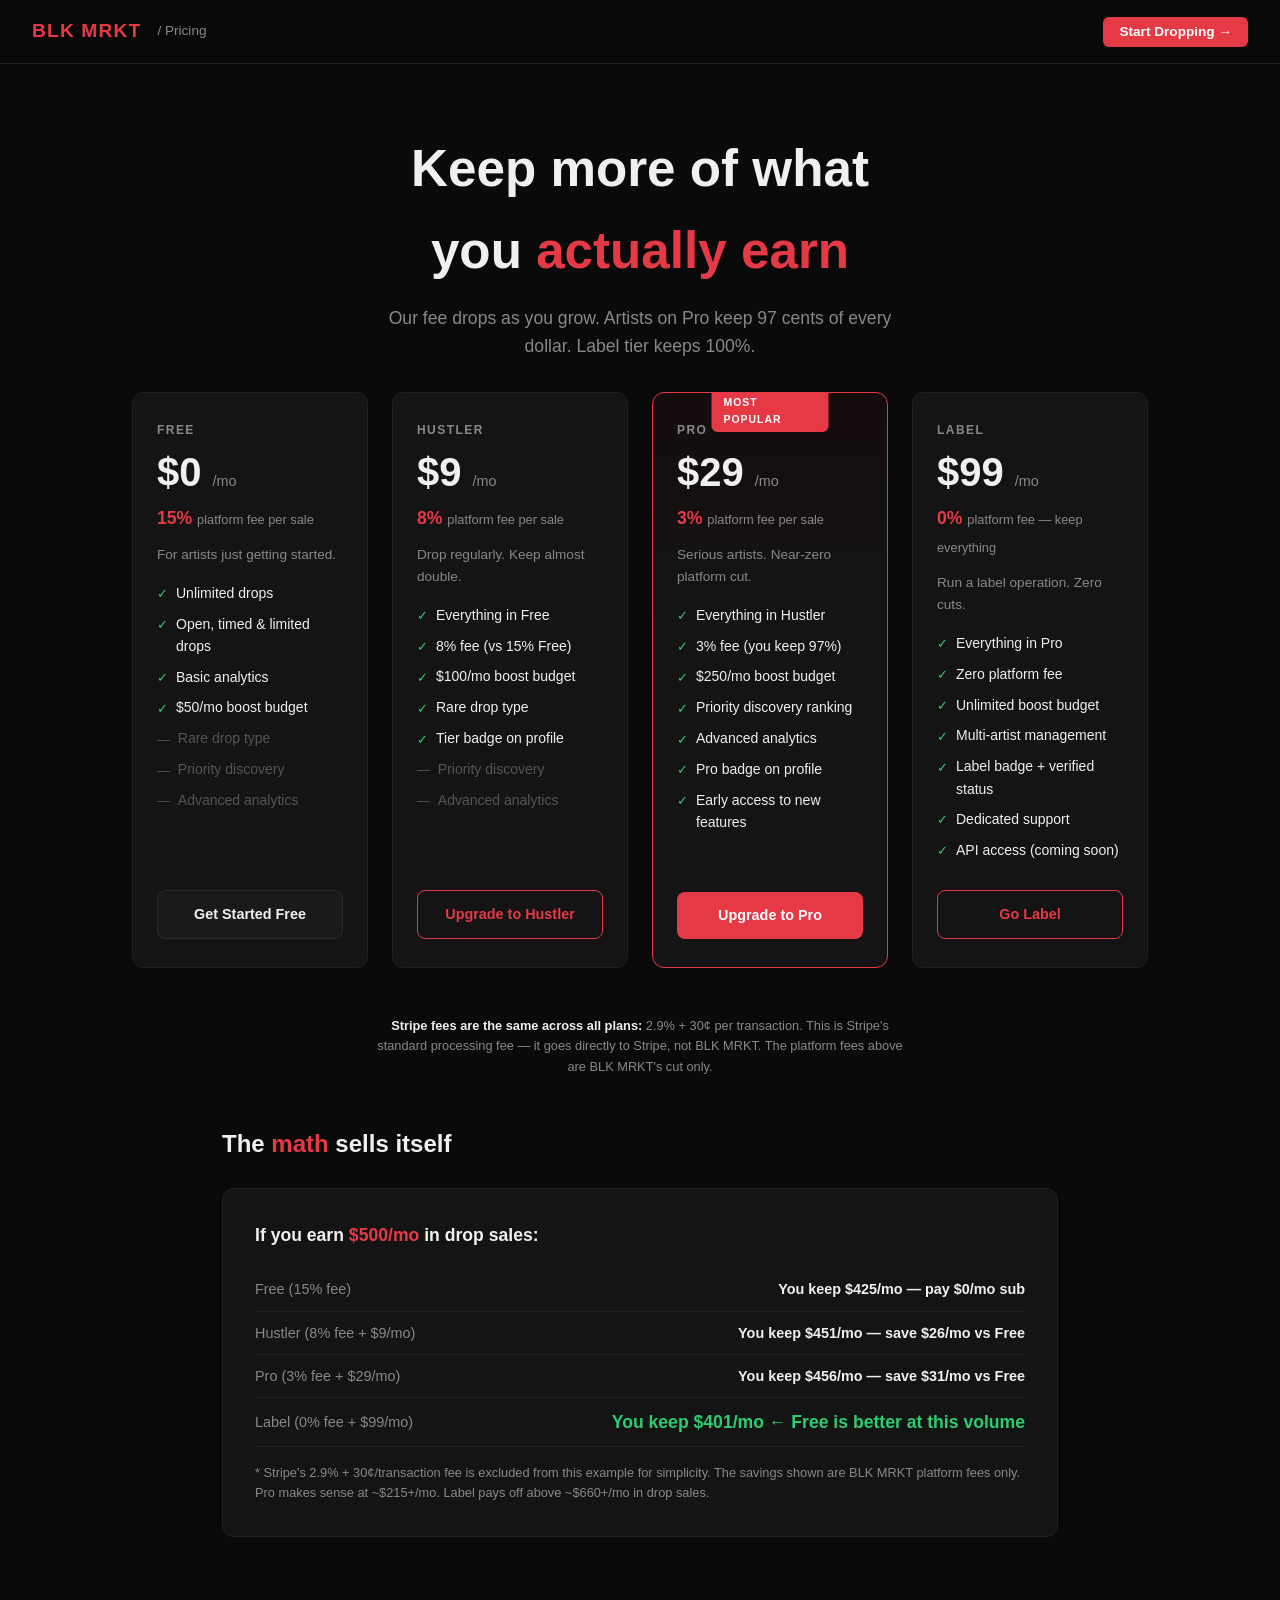
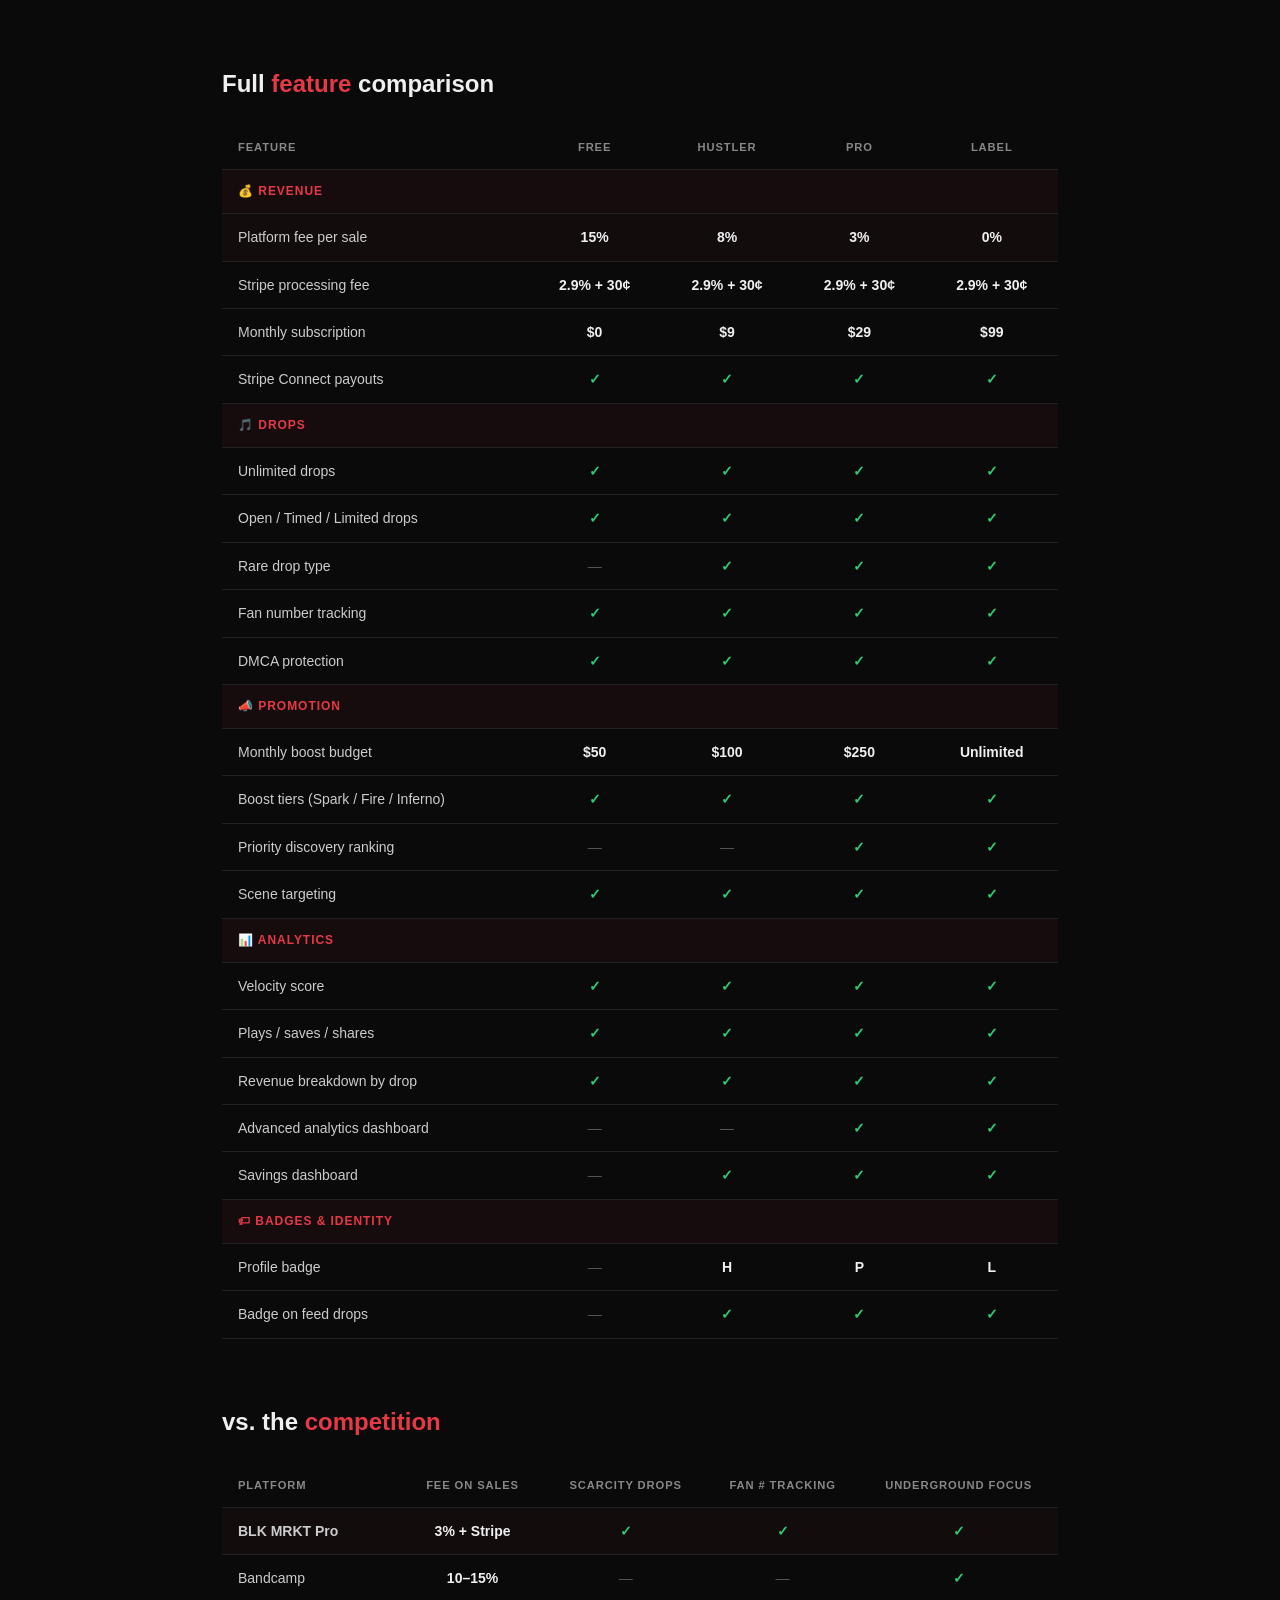
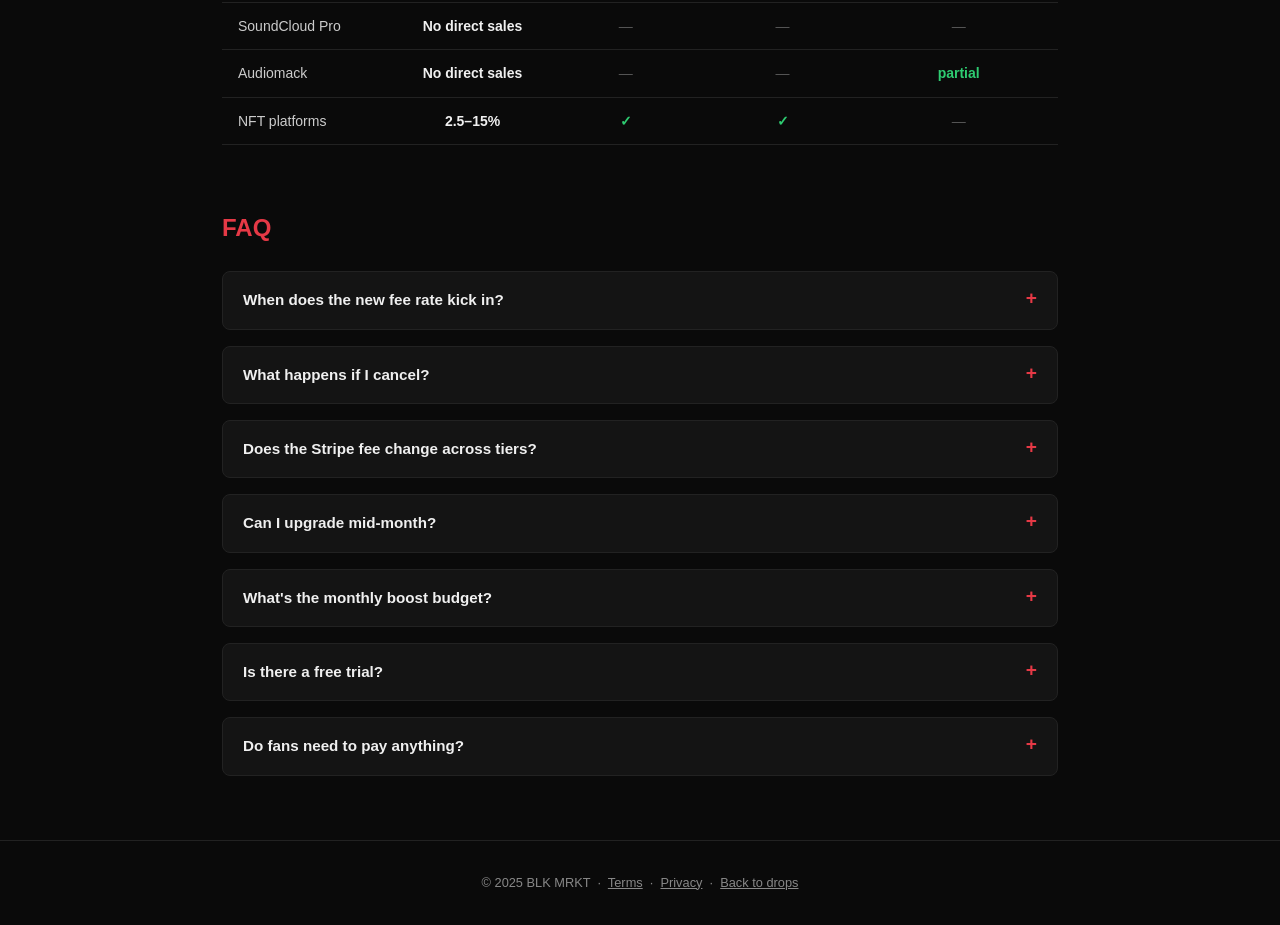
==== static/pricing.html @ cddbd6cd "feat: Revenue Model — 4-tier subscription system + black page fix TIER SYSTEM: - models.py: Add tier" ====
<!DOCTYPE html>
<html lang="en">
<head>
  <meta charset="UTF-8" />
  <meta name="viewport" content="width=device-width, initial-scale=1.0" />
  <title>Pricing — BLK MRKT</title>
  <style>
    *, *::before, *::after { box-sizing: border-box; margin: 0; padding: 0; }
    :root {
      --bg: #0a0a0a; --surface: #141414; --surface2: #1a1a1a;
      --border: #222; --border2: #2a2a2a;
      --red: #e63946; --red-dim: rgba(230,57,70,0.15);
      --text: #f0f0f0; --muted: #888; --dim: #555;
      --green: #2ecc71; --gold: #f5c518;
      --font: 'Inter', -apple-system, BlinkMacSystemFont, 'Segoe UI', sans-serif;
      --radius: 12px;
    }
    body { background: var(--bg); color: var(--text); font-family: var(--font); line-height: 1.6; min-height: 100vh; }

    /* ---- Header ---- */
    header {
      border-bottom: 1px solid var(--border);
      padding: 1rem 2rem;
      display: flex; align-items: center; gap: 1rem;
      position: sticky; top: 0; background: rgba(10,10,10,0.95);
      backdrop-filter: blur(8px); z-index: 10;
    }
    header a.logo { color: var(--red); text-decoration: none; font-weight: 800; font-size: 1.2rem; letter-spacing: .06em; }
    header span { color: var(--muted); font-size: .85rem; }
    header .cta { margin-left: auto; }
    header .cta a {
      background: var(--red); color: #fff; padding: .45rem 1rem;
      border-radius: 6px; text-decoration: none; font-size: .85rem; font-weight: 600;
    }

    /* ---- Hero ---- */
    .hero { text-align: center; padding: 4rem 2rem 2rem; }
    .hero h1 { font-size: clamp(2rem, 5vw, 3.2rem); font-weight: 900; margin-bottom: .75rem; }
    .hero h1 span { color: var(--red); }
    .hero p { color: var(--muted); font-size: 1.1rem; max-width: 520px; margin: 0 auto; }

    /* ---- Toggle ---- */
    .toggle-row { display: flex; justify-content: center; align-items: center; gap: 1rem; margin: 2.5rem 0 1.5rem; }
    .toggle-row span { color: var(--muted); font-size: .9rem; }
    .toggle-row .badge { background: var(--green); color: #000; font-size: .7rem; font-weight: 700; padding: .15rem .45rem; border-radius: 20px; margin-left: .3rem; }

    /* ---- Tier Grid ---- */
    .tiers { display: grid; grid-template-columns: repeat(auto-fit, minmax(230px, 1fr)); gap: 1.5rem; max-width: 1080px; margin: 0 auto; padding: 0 2rem 3rem; }

    .tier-card {
      background: var(--surface); border: 1px solid var(--border);
      border-radius: var(--radius); padding: 1.75rem 1.5rem;
      display: flex; flex-direction: column; gap: .5rem;
      position: relative; transition: border-color .2s;
    }
    .tier-card:hover { border-color: var(--border2); }
    .tier-card.featured {
      border-color: var(--red);
      background: linear-gradient(180deg, rgba(230,57,70,.05) 0%, var(--surface) 40%);
    }
    .tier-card.featured::before {
      content: "MOST POPULAR";
      position: absolute; top: -1px; left: 50%; transform: translateX(-50%);
      background: var(--red); color: #fff; font-size: .65rem; font-weight: 800;
      letter-spacing: .1em; padding: .2rem .75rem; border-radius: 0 0 6px 6px;
    }

    .tier-name { font-size: .75rem; font-weight: 700; letter-spacing: .12em; color: var(--muted); text-transform: uppercase; }
    .tier-price { font-size: 2.5rem; font-weight: 900; line-height: 1; margin: .25rem 0; }
    .tier-price .cents { font-size: 1rem; font-weight: 400; color: var(--muted); }
    .tier-price .period { font-size: .9rem; font-weight: 400; color: var(--muted); }
    .tier-fee { font-size: 1.1rem; font-weight: 700; color: var(--red); margin-bottom: .25rem; }
    .tier-fee small { font-weight: 400; color: var(--muted); font-size: .8rem; }
    .tier-desc { color: var(--muted); font-size: .85rem; margin-bottom: .5rem; }

    .tier-features { list-style: none; display: flex; flex-direction: column; gap: .5rem; flex: 1; }
    .tier-features li { font-size: .875rem; display: flex; gap: .5rem; align-items: flex-start; }
    .tier-features li .check { color: var(--green); font-size: .8rem; flex-shrink: 0; margin-top: .15rem; }
    .tier-features li .dash { color: var(--dim); font-size: .8rem; flex-shrink: 0; margin-top: .15rem; }
    .tier-features li.muted-feat { color: var(--dim); }

    .tier-btn {
      display: block; text-align: center; padding: .75rem; border-radius: 8px;
      font-weight: 700; font-size: .9rem; text-decoration: none; margin-top: 1.25rem;
      cursor: pointer; border: none; transition: opacity .15s;
    }
    .tier-btn:hover { opacity: .85; }
    .tier-btn.primary { background: var(--red); color: #fff; }
    .tier-btn.secondary { background: var(--surface2); color: var(--text); border: 1px solid var(--border2); }
    .tier-btn.outline { background: transparent; color: var(--red); border: 1px solid var(--red); }

    /* ---- Stripe fee note ---- */
    .stripe-note {
      text-align: center; color: var(--muted); font-size: .8rem; margin: 0 auto 3rem;
      max-width: 600px; padding: 0 2rem;
    }
    .stripe-note strong { color: var(--text); }

    /* ---- Comparison table ---- */
    .section { max-width: 900px; margin: 0 auto; padding: 0 2rem 4rem; }
    .section h2 { font-size: 1.5rem; font-weight: 800; margin-bottom: 1.5rem; }
    .section h2 span { color: var(--red); }

    table.compare { width: 100%; border-collapse: collapse; font-size: .875rem; }
    table.compare th {
      text-align: left; padding: .75rem 1rem; font-size: .7rem; font-weight: 700;
      letter-spacing: .08em; text-transform: uppercase; color: var(--muted);
      border-bottom: 1px solid var(--border);
    }
    table.compare th:not(:first-child) { text-align: center; }
    table.compare td {
      padding: .75rem 1rem; border-bottom: 1px solid var(--border);
      color: #ccc; vertical-align: middle;
    }
    table.compare td:not(:first-child) { text-align: center; }
    table.compare tr:hover td { background: rgba(255,255,255,.02); }
    table.compare .yes { color: var(--green); font-weight: 700; }
    table.compare .no { color: var(--dim); }
    table.compare .val { color: var(--text); font-weight: 600; }
    table.compare .cat td { background: rgba(230,57,70,.06); color: var(--red); font-weight: 700; font-size: .75rem; letter-spacing: .08em; text-transform: uppercase; border-bottom: 1px solid var(--border); }
    table.compare .highlight td { background: rgba(230,57,70,.04); }

    /* ---- Math sells itself ---- */
    .math-box {
      background: var(--surface); border: 1px solid var(--border);
      border-radius: var(--radius); padding: 2rem; margin-bottom: 4rem;
    }
    .math-box h3 { font-size: 1.1rem; font-weight: 800; margin-bottom: 1.25rem; }
    .math-box h3 span { color: var(--red); }
    .math-row { display: flex; justify-content: space-between; align-items: center; padding: .6rem 0; border-bottom: 1px solid var(--border); font-size: .9rem; }
    .math-row:last-child { border-bottom: none; font-weight: 700; font-size: 1rem; }
    .math-row .label { color: var(--muted); }
    .math-row .val { font-weight: 600; }
    .math-row.savings .val { color: var(--green); font-weight: 800; font-size: 1.1rem; }

    /* ---- Competitor compare ---- */
    .vs-table td:first-child { min-width: 160px; }

    /* ---- FAQ ---- */
    .faq-list { display: flex; flex-direction: column; gap: 1rem; }
    details { background: var(--surface); border: 1px solid var(--border); border-radius: 8px; padding: 1rem 1.25rem; }
    summary { font-weight: 600; cursor: pointer; font-size: .95rem; list-style: none; display: flex; justify-content: space-between; }
    summary::after { content: "+"; color: var(--red); font-size: 1.2rem; line-height: 1; }
    details[open] summary::after { content: "−"; }
    details p { color: var(--muted); font-size: .875rem; margin-top: .75rem; line-height: 1.7; }

    /* ---- Footer ---- */
    footer { text-align: center; color: var(--muted); font-size: .8rem; padding: 2rem; border-top: 1px solid var(--border); }
    footer a { color: var(--muted); text-decoration: underline; }

    @media (max-width: 600px) {
      .tiers { grid-template-columns: 1fr; }
      table.compare { font-size: .8rem; }
      table.compare th, table.compare td { padding: .6rem .5rem; }
    }
  </style>
</head>
<body>

<header>
  <a class="logo" href="/">BLK MRKT</a>
  <span>/ Pricing</span>
  <div class="cta"><a href="/">Start Dropping →</a></div>
</header>

<!-- Hero -->
<div class="hero">
  <h1>Keep more of what<br>you <span>actually earn</span></h1>
  <p>Our fee drops as you grow. Artists on Pro keep 97 cents of every dollar. Label tier keeps 100%.</p>
</div>

<!-- Tier cards -->
<div class="tiers">

  <!-- Free -->
  <div class="tier-card">
    <div class="tier-name">Free</div>
    <div class="tier-price">$0 <span class="period">/mo</span></div>
    <div class="tier-fee">15% <small>platform fee per sale</small></div>
    <div class="tier-desc">For artists just getting started.</div>
    <ul class="tier-features">
      <li><span class="check">✓</span> Unlimited drops</li>
      <li><span class="check">✓</span> Open, timed & limited drops</li>
      <li><span class="check">✓</span> Basic analytics</li>
      <li><span class="check">✓</span> $50/mo boost budget</li>
      <li class="muted-feat"><span class="dash">—</span> Rare drop type</li>
      <li class="muted-feat"><span class="dash">—</span> Priority discovery</li>
      <li class="muted-feat"><span class="dash">—</span> Advanced analytics</li>
    </ul>
    <a href="/" class="tier-btn secondary">Get Started Free</a>
  </div>

  <!-- Hustler -->
  <div class="tier-card">
    <div class="tier-name">Hustler</div>
    <div class="tier-price">$9 <span class="period">/mo</span></div>
    <div class="tier-fee">8% <small>platform fee per sale</small></div>
    <div class="tier-desc">Drop regularly. Keep almost double.</div>
    <ul class="tier-features">
      <li><span class="check">✓</span> Everything in Free</li>
      <li><span class="check">✓</span> 8% fee (vs 15% Free)</li>
      <li><span class="check">✓</span> $100/mo boost budget</li>
      <li><span class="check">✓</span> Rare drop type</li>
      <li><span class="check">✓</span> Tier badge on profile</li>
      <li class="muted-feat"><span class="dash">—</span> Priority discovery</li>
      <li class="muted-feat"><span class="dash">—</span> Advanced analytics</li>
    </ul>
    <a href="/?upgrade=hustler" class="tier-btn outline" data-tier="hustler">Upgrade to Hustler</a>
  </div>

  <!-- Pro -->
  <div class="tier-card featured">
    <div class="tier-name">Pro</div>
    <div class="tier-price">$29 <span class="period">/mo</span></div>
    <div class="tier-fee">3% <small>platform fee per sale</small></div>
    <div class="tier-desc">Serious artists. Near-zero platform cut.</div>
    <ul class="tier-features">
      <li><span class="check">✓</span> Everything in Hustler</li>
      <li><span class="check">✓</span> 3% fee (you keep 97%)</li>
      <li><span class="check">✓</span> $250/mo boost budget</li>
      <li><span class="check">✓</span> Priority discovery ranking</li>
      <li><span class="check">✓</span> Advanced analytics</li>
      <li><span class="check">✓</span> Pro badge on profile</li>
      <li><span class="check">✓</span> Early access to new features</li>
    </ul>
    <a href="/?upgrade=pro" class="tier-btn primary" data-tier="pro">Upgrade to Pro</a>
  </div>

  <!-- Label -->
  <div class="tier-card">
    <div class="tier-name">Label</div>
    <div class="tier-price">$99 <span class="period">/mo</span></div>
    <div class="tier-fee">0% <small>platform fee — keep everything</small></div>
    <div class="tier-desc">Run a label operation. Zero cuts.</div>
    <ul class="tier-features">
      <li><span class="check">✓</span> Everything in Pro</li>
      <li><span class="check">✓</span> Zero platform fee</li>
      <li><span class="check">✓</span> Unlimited boost budget</li>
      <li><span class="check">✓</span> Multi-artist management</li>
      <li><span class="check">✓</span> Label badge + verified status</li>
      <li><span class="check">✓</span> Dedicated support</li>
      <li><span class="check">✓</span> API access (coming soon)</li>
    </ul>
    <a href="/?upgrade=label" class="tier-btn outline" data-tier="label">Go Label</a>
  </div>

</div>

<!-- Stripe fee note -->
<p class="stripe-note">
  <strong>Stripe fees are the same across all plans:</strong> 2.9% + 30¢ per transaction.
  This is Stripe's standard processing fee — it goes directly to Stripe, not BLK MRKT.
  The platform fees above are BLK MRKT's cut only.
</p>

<!-- Math sells itself -->
<div class="section">
  <h2>The <span>math</span> sells itself</h2>
  <div class="math-box">
    <h3>If you earn <span>$500/mo</span> in drop sales:</h3>
    <div class="math-row">
      <span class="label">Free (15% fee)</span>
      <span class="val">You keep $425/mo — pay $0/mo sub</span>
    </div>
    <div class="math-row">
      <span class="label">Hustler (8% fee + $9/mo)</span>
      <span class="val">You keep $451/mo — save $26/mo vs Free</span>
    </div>
    <div class="math-row">
      <span class="label">Pro (3% fee + $29/mo)</span>
      <span class="val">You keep $456/mo — save $31/mo vs Free</span>
    </div>
    <div class="math-row savings">
      <span class="label">Label (0% fee + $99/mo)</span>
      <span class="val">You keep $401/mo ← Free is better at this volume</span>
    </div>
    <p style="font-size:.8rem;color:var(--muted);margin-top:1rem;">
      * Stripe's 2.9% + 30¢/transaction fee is excluded from this example for simplicity.
      The savings shown are BLK MRKT platform fees only.
      Pro makes sense at ~$215+/mo. Label pays off above ~$660+/mo in drop sales.
    </p>
  </div>
</div>

<!-- Feature comparison table -->
<div class="section">
  <h2>Full <span>feature</span> comparison</h2>
  <table class="compare">
    <thead>
      <tr>
        <th>Feature</th>
        <th>Free</th>
        <th>Hustler</th>
        <th>Pro</th>
        <th>Label</th>
      </tr>
    </thead>
    <tbody>
      <tr class="cat"><td colspan="5">💰 Revenue</td></tr>
      <tr class="highlight">
        <td>Platform fee per sale</td>
        <td class="val">15%</td>
        <td class="val">8%</td>
        <td class="val">3%</td>
        <td class="val">0%</td>
      </tr>
      <tr>
        <td>Stripe processing fee</td>
        <td class="val">2.9% + 30¢</td>
        <td class="val">2.9% + 30¢</td>
        <td class="val">2.9% + 30¢</td>
        <td class="val">2.9% + 30¢</td>
      </tr>
      <tr>
        <td>Monthly subscription</td>
        <td class="val">$0</td>
        <td class="val">$9</td>
        <td class="val">$29</td>
        <td class="val">$99</td>
      </tr>
      <tr>
        <td>Stripe Connect payouts</td>
        <td class="yes">✓</td>
        <td class="yes">✓</td>
        <td class="yes">✓</td>
        <td class="yes">✓</td>
      </tr>

      <tr class="cat"><td colspan="5">🎵 Drops</td></tr>
      <tr>
        <td>Unlimited drops</td>
        <td class="yes">✓</td>
        <td class="yes">✓</td>
        <td class="yes">✓</td>
        <td class="yes">✓</td>
      </tr>
      <tr>
        <td>Open / Timed / Limited drops</td>
        <td class="yes">✓</td>
        <td class="yes">✓</td>
        <td class="yes">✓</td>
        <td class="yes">✓</td>
      </tr>
      <tr>
        <td>Rare drop type</td>
        <td class="no">—</td>
        <td class="yes">✓</td>
        <td class="yes">✓</td>
        <td class="yes">✓</td>
      </tr>
      <tr>
        <td>Fan number tracking</td>
        <td class="yes">✓</td>
        <td class="yes">✓</td>
        <td class="yes">✓</td>
        <td class="yes">✓</td>
      </tr>
      <tr>
        <td>DMCA protection</td>
        <td class="yes">✓</td>
        <td class="yes">✓</td>
        <td class="yes">✓</td>
        <td class="yes">✓</td>
      </tr>

      <tr class="cat"><td colspan="5">📣 Promotion</td></tr>
      <tr>
        <td>Monthly boost budget</td>
        <td class="val">$50</td>
        <td class="val">$100</td>
        <td class="val">$250</td>
        <td class="val">Unlimited</td>
      </tr>
      <tr>
        <td>Boost tiers (Spark / Fire / Inferno)</td>
        <td class="yes">✓</td>
        <td class="yes">✓</td>
        <td class="yes">✓</td>
        <td class="yes">✓</td>
      </tr>
      <tr>
        <td>Priority discovery ranking</td>
        <td class="no">—</td>
        <td class="no">—</td>
        <td class="yes">✓</td>
        <td class="yes">✓</td>
      </tr>
      <tr>
        <td>Scene targeting</td>
        <td class="yes">✓</td>
        <td class="yes">✓</td>
        <td class="yes">✓</td>
        <td class="yes">✓</td>
      </tr>

      <tr class="cat"><td colspan="5">📊 Analytics</td></tr>
      <tr>
        <td>Velocity score</td>
        <td class="yes">✓</td>
        <td class="yes">✓</td>
        <td class="yes">✓</td>
        <td class="yes">✓</td>
      </tr>
      <tr>
        <td>Plays / saves / shares</td>
        <td class="yes">✓</td>
        <td class="yes">✓</td>
        <td class="yes">✓</td>
        <td class="yes">✓</td>
      </tr>
      <tr>
        <td>Revenue breakdown by drop</td>
        <td class="yes">✓</td>
        <td class="yes">✓</td>
        <td class="yes">✓</td>
        <td class="yes">✓</td>
      </tr>
      <tr>
        <td>Advanced analytics dashboard</td>
        <td class="no">—</td>
        <td class="no">—</td>
        <td class="yes">✓</td>
        <td class="yes">✓</td>
      </tr>
      <tr>
        <td>Savings dashboard</td>
        <td class="no">—</td>
        <td class="yes">✓</td>
        <td class="yes">✓</td>
        <td class="yes">✓</td>
      </tr>

      <tr class="cat"><td colspan="5">🏷 Badges &amp; Identity</td></tr>
      <tr>
        <td>Profile badge</td>
        <td class="no">—</td>
        <td class="val">H</td>
        <td class="val">P</td>
        <td class="val">L</td>
      </tr>
      <tr>
        <td>Badge on feed drops</td>
        <td class="no">—</td>
        <td class="yes">✓</td>
        <td class="yes">✓</td>
        <td class="yes">✓</td>
      </tr>
    </tbody>
  </table>
</div>

<!-- Competitor comparison -->
<div class="section">
  <h2>vs. the <span>competition</span></h2>
  <table class="compare vs-table">
    <thead>
      <tr>
        <th>Platform</th>
        <th>Fee on sales</th>
        <th>Scarcity drops</th>
        <th>Fan # tracking</th>
        <th>Underground focus</th>
      </tr>
    </thead>
    <tbody>
      <tr class="highlight">
        <td><strong>BLK MRKT Pro</strong></td>
        <td class="val">3% + Stripe</td>
        <td class="yes">✓</td>
        <td class="yes">✓</td>
        <td class="yes">✓</td>
      </tr>
      <tr>
        <td>Bandcamp</td>
        <td class="val">10–15%</td>
        <td class="no">—</td>
        <td class="no">—</td>
        <td class="yes">✓</td>
      </tr>
      <tr>
        <td>SoundCloud Pro</td>
        <td class="val">No direct sales</td>
        <td class="no">—</td>
        <td class="no">—</td>
        <td class="no">—</td>
      </tr>
      <tr>
        <td>Audiomack</td>
        <td class="val">No direct sales</td>
        <td class="no">—</td>
        <td class="no">—</td>
        <td class="yes">partial</td>
      </tr>
      <tr>
        <td>NFT platforms</td>
        <td class="val">2.5–15%</td>
        <td class="yes">✓</td>
        <td class="yes">✓</td>
        <td class="no">—</td>
      </tr>
    </tbody>
  </table>
</div>

<!-- FAQ -->
<div class="section">
  <h2><span>FAQ</span></h2>
  <div class="faq-list">
    <details>
      <summary>When does the new fee rate kick in?</summary>
      <p>Immediately upon successful payment. Any drop sale processed after your subscription activates uses your new tier's fee rate. There's no waiting period.</p>
    </details>
    <details>
      <summary>What happens if I cancel?</summary>
      <p>Your tier stays active until the end of the billing period. After that, you automatically revert to the Free tier (15% fee). Your drops, fans, and data are never affected.</p>
    </details>
    <details>
      <summary>Does the Stripe fee change across tiers?</summary>
      <p>No. Stripe charges 2.9% + 30¢ per transaction regardless of your plan — that's Stripe's standard rate and goes directly to them. The percentages listed in our tier cards are BLK MRKT's platform fee only.</p>
    </details>
    <details>
      <summary>Can I upgrade mid-month?</summary>
      <p>Yes. The new fee rate applies immediately to all future transactions. You'll be billed the prorated difference on your next invoice.</p>
    </details>
    <details>
      <summary>What's the monthly boost budget?</summary>
      <p>Each tier includes a monthly cap on how much you can spend on Spark / Fire / Inferno boosts. The cap resets on the 1st of each month. Label tier has no cap.</p>
    </details>
    <details>
      <summary>Is there a free trial?</summary>
      <p>The Free tier is free forever with unlimited drops. No credit card required. We don't offer trials on paid tiers — the math speaks for itself once you're making sales.</p>
    </details>
    <details>
      <summary>Do fans need to pay anything?</summary>
      <p>Fans never pay a subscription. They pay the price the artist sets on each drop (or nothing for free drops). The platform fee is only charged when a paid drop is claimed.</p>
    </details>
  </div>
</div>

<footer>
  &copy; 2025 BLK MRKT &nbsp;·&nbsp;
  <a href="/terms.html">Terms</a> &nbsp;·&nbsp;
  <a href="/privacy.html">Privacy</a> &nbsp;·&nbsp;
  <a href="/">Back to drops</a>
</footer>

<script>
  // Handle upgrade buttons — redirect to app with upgrade param
  document.querySelectorAll('[data-tier]').forEach(btn => {
    btn.addEventListener('click', e => {
      e.preventDefault();
      const tier = btn.dataset.tier;
      // If logged in, trigger upgrade flow; otherwise redirect to register
      const token = localStorage.getItem('blkmrkt_access_token');
      if (token) {
        window.location.href = `/?upgrade=${tier}`;
      } else {
        window.location.href = `/?register=1&upgrade=${tier}`;
      }
    });
  });
</script>

</body>
</html>
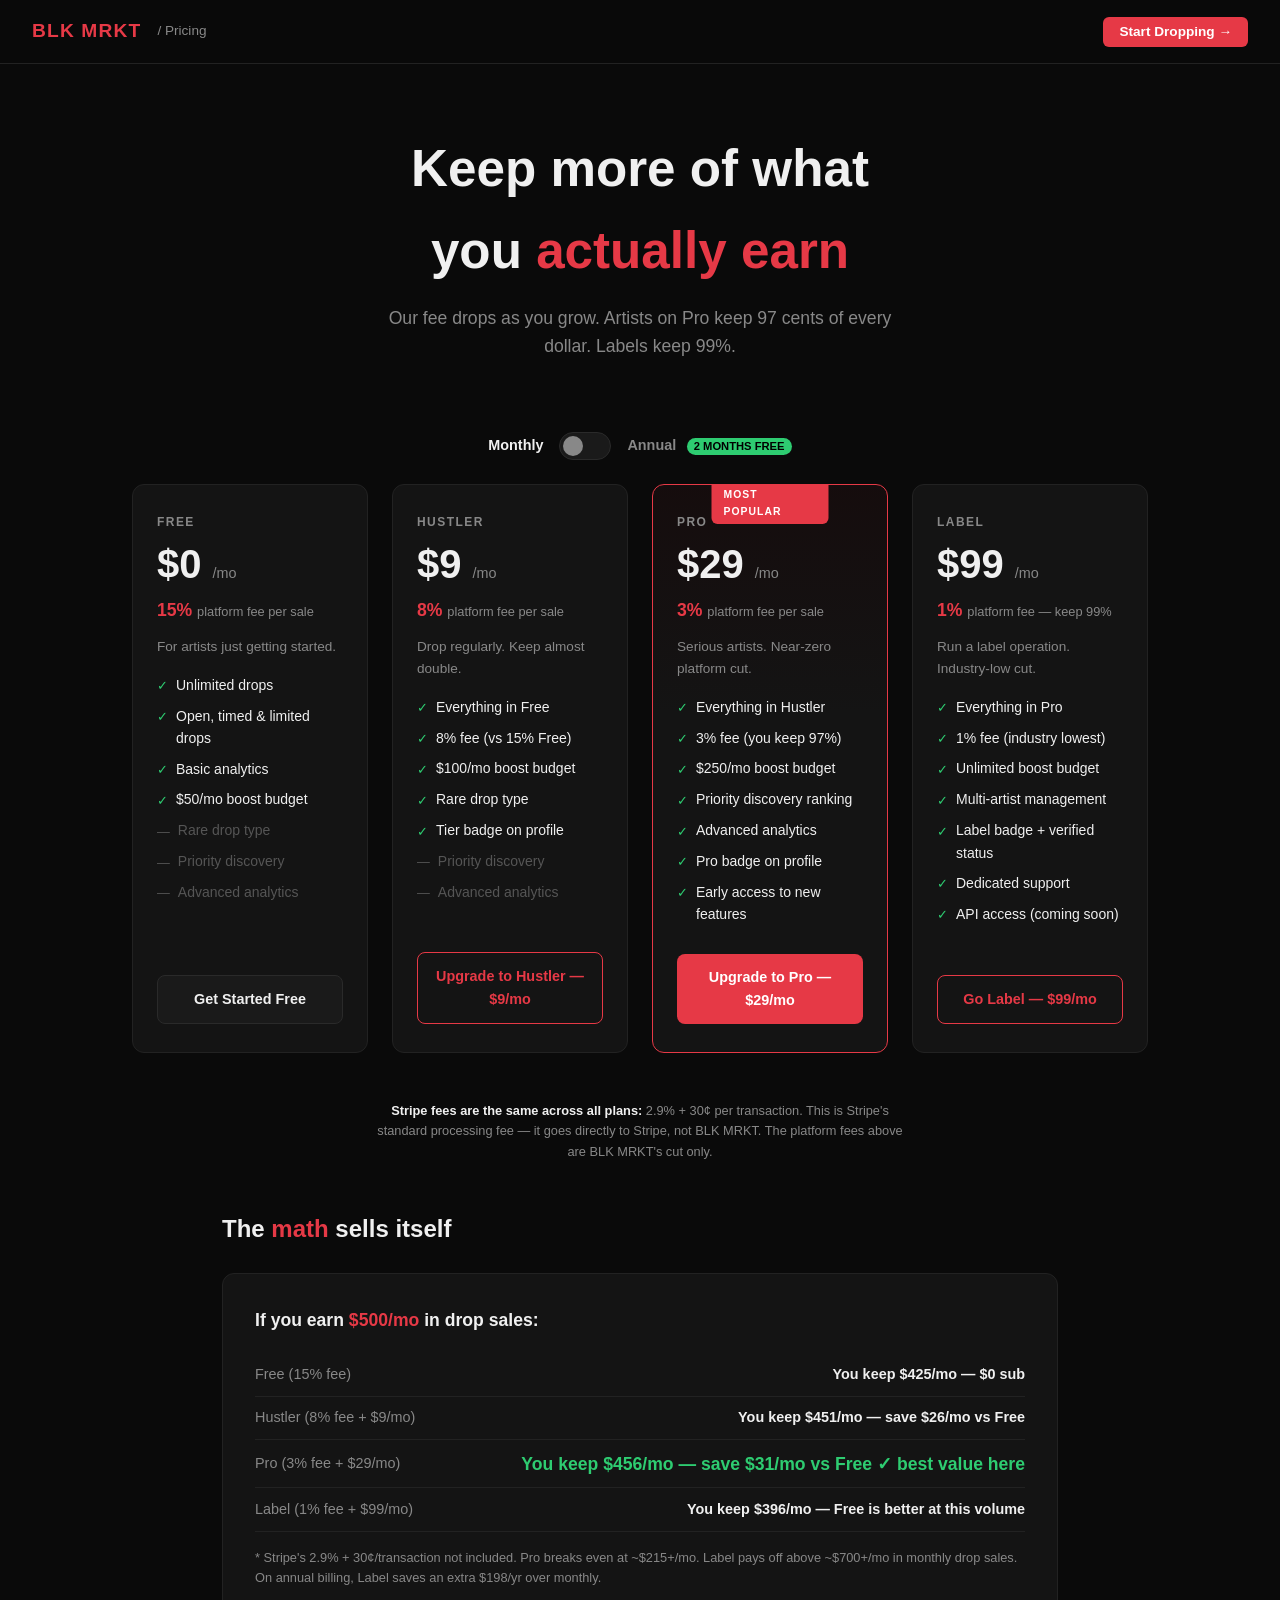
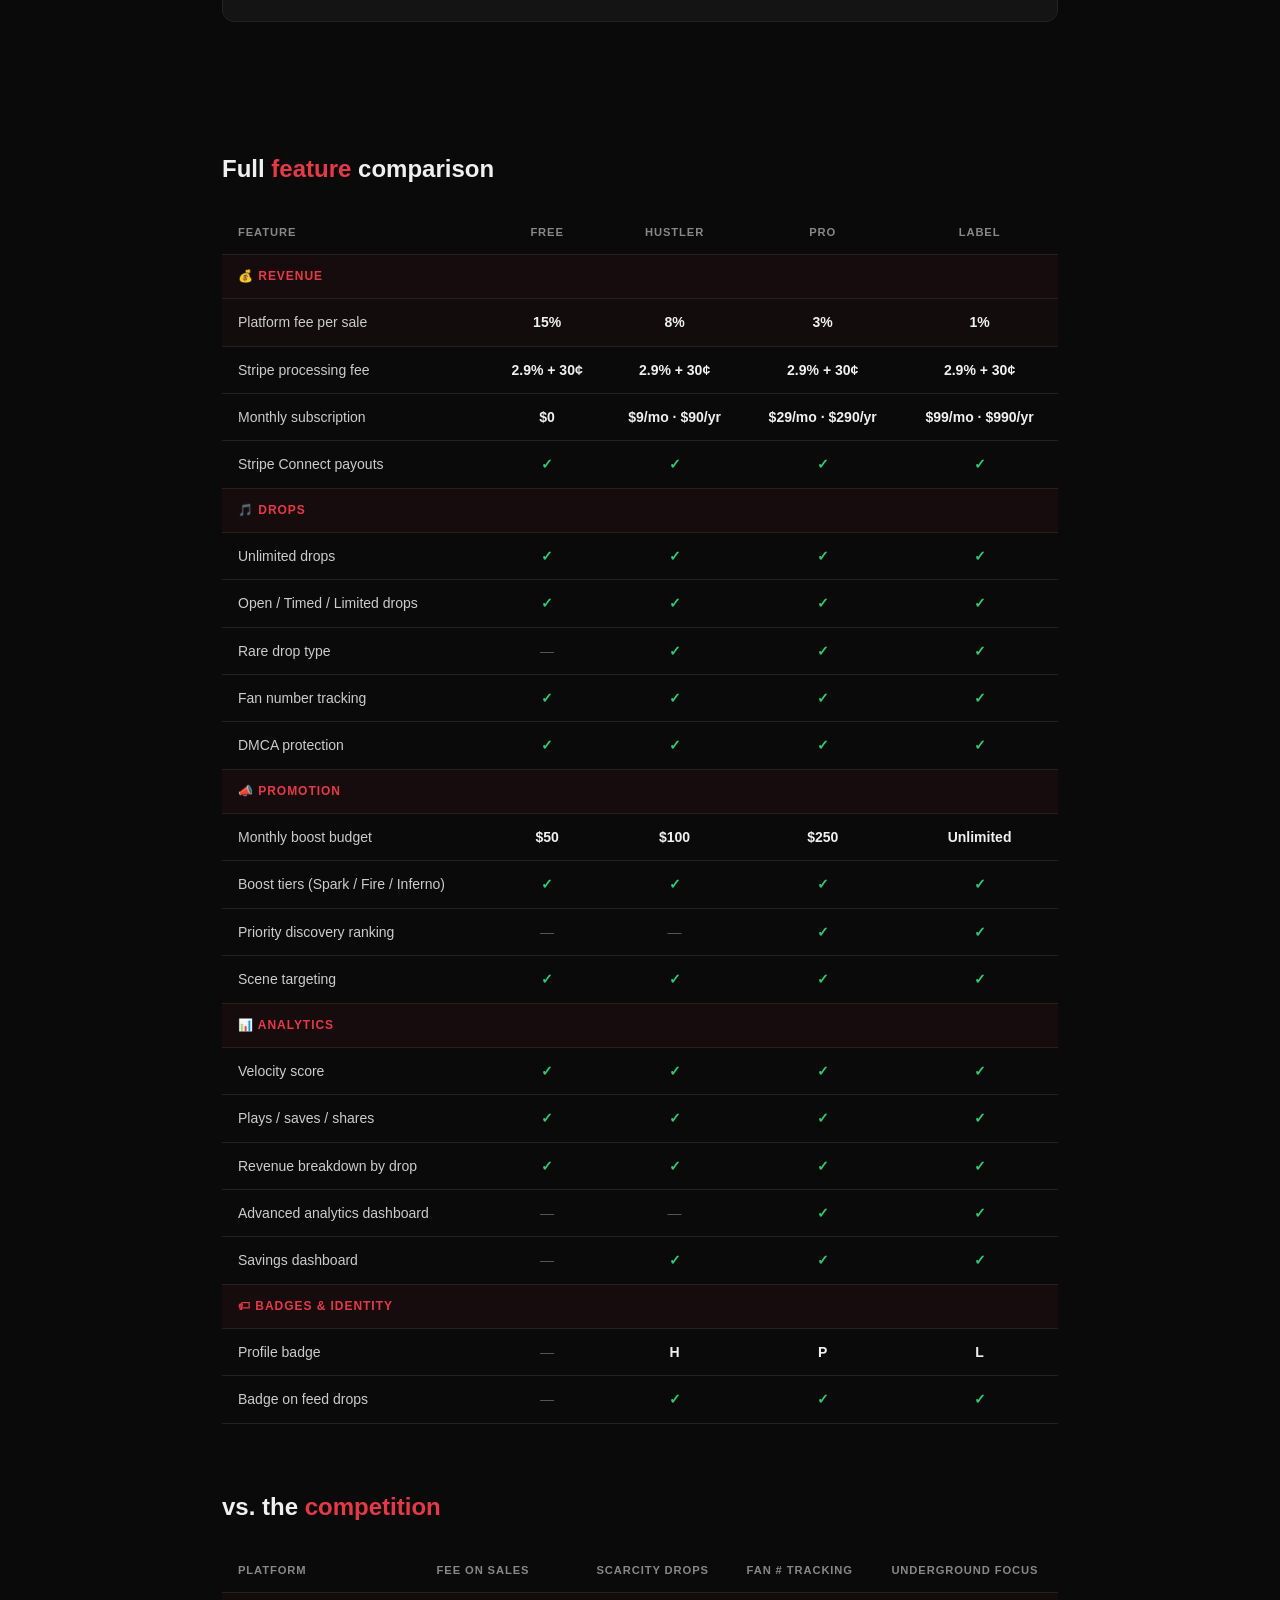
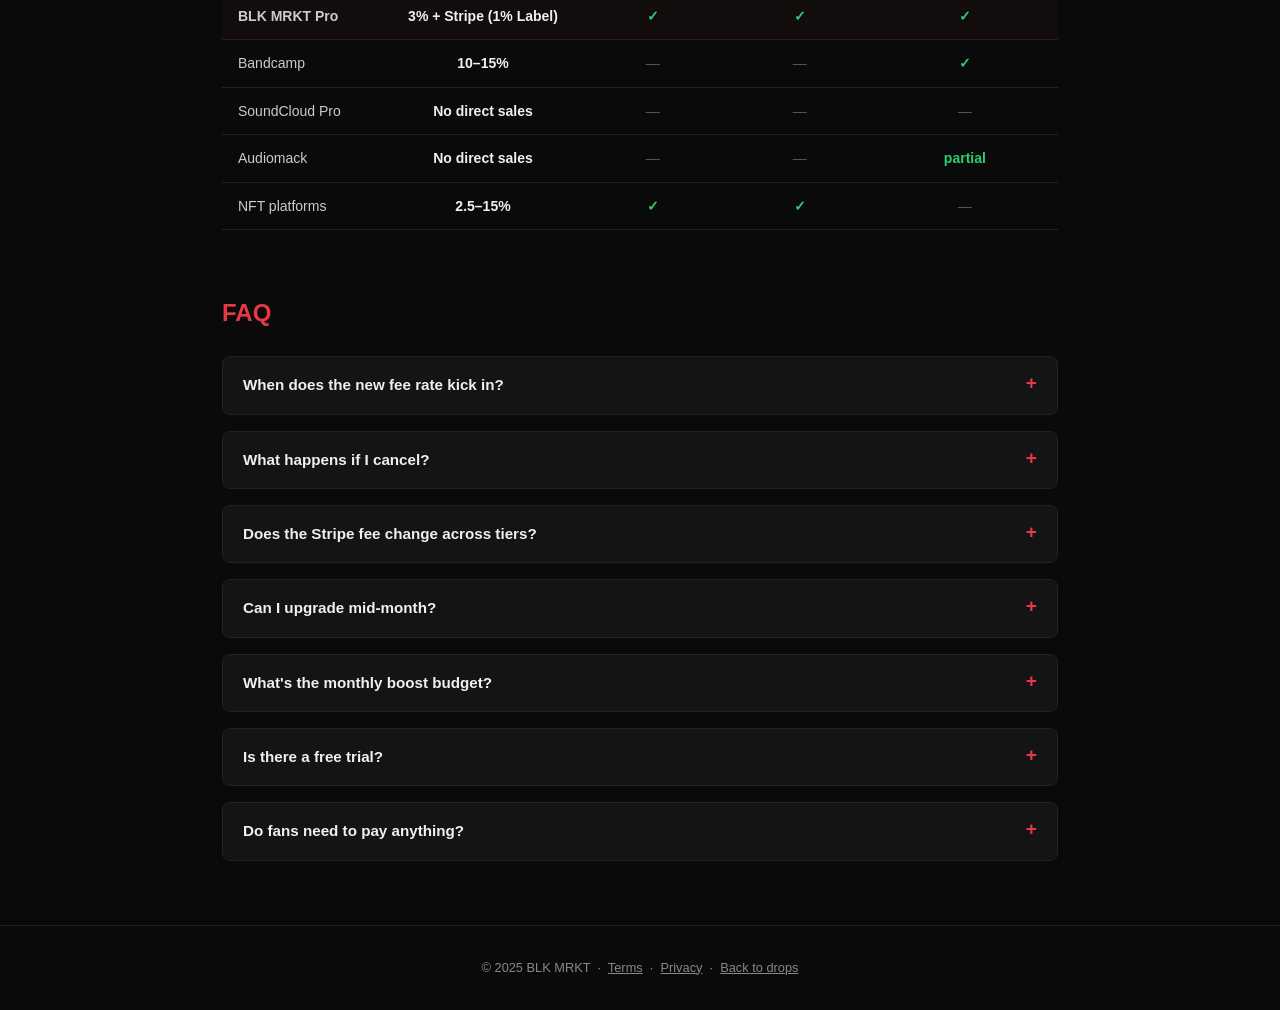
==== commit 74c8a785: "feat: Monthly/yearly billing + fix Label fee to 1% - Add annual_price_cents + stripe_annual_price_id" ====
--- a/static/pricing.html
+++ b/static/pricing.html
@@ -41,8 +41,23 @@
 
     /* ---- Toggle ---- */
     .toggle-row { display: flex; justify-content: center; align-items: center; gap: 1rem; margin: 2.5rem 0 1.5rem; }
-    .toggle-row span { color: var(--muted); font-size: .9rem; }
-    .toggle-row .badge { background: var(--green); color: #000; font-size: .7rem; font-weight: 700; padding: .15rem .45rem; border-radius: 20px; margin-left: .3rem; }
+    .toggle-row span { color: var(--muted); font-size: .9rem; font-weight: 600; transition: color .2s; }
+    .toggle-row span.active { color: var(--text); }
+    .toggle-row .badge { background: var(--green); color: #000; font-size: .7rem; font-weight: 700; padding: .15rem .45rem; border-radius: 20px; margin-left: .4rem; white-space: nowrap; }
+
+    /* pill toggle */
+    .billing-toggle {
+      position: relative; display: inline-flex; align-items: center;
+      background: var(--surface2); border: 1px solid var(--border2);
+      border-radius: 30px; padding: 3px; cursor: pointer; width: 52px; height: 28px;
+    }
+    .billing-toggle input { opacity: 0; width: 0; height: 0; position: absolute; }
+    .billing-toggle .knob {
+      position: absolute; left: 3px; top: 3px;
+      width: 20px; height: 20px; border-radius: 50%;
+      background: var(--muted); transition: transform .25s, background .25s;
+    }
+    .billing-toggle input:checked ~ .knob { transform: translateX(24px); background: var(--green); }
 
     /* ---- Tier Grid ---- */
     .tiers { display: grid; grid-template-columns: repeat(auto-fit, minmax(230px, 1fr)); gap: 1.5rem; max-width: 1080px; margin: 0 auto; padding: 0 2rem 3rem; }
@@ -166,7 +181,17 @@
 <!-- Hero -->
 <div class="hero">
   <h1>Keep more of what<br>you <span>actually earn</span></h1>
-  <p>Our fee drops as you grow. Artists on Pro keep 97 cents of every dollar. Label tier keeps 100%.</p>
+  <p>Our fee drops as you grow. Artists on Pro keep 97 cents of every dollar. Labels keep 99%.</p>
+</div>
+
+<!-- Billing toggle -->
+<div class="toggle-row">
+  <span id="lbl-monthly" class="active">Monthly</span>
+  <label class="billing-toggle" title="Switch to annual billing">
+    <input type="checkbox" id="billing-toggle" />
+    <span class="knob"></span>
+  </label>
+  <span id="lbl-annual">Annual <span class="badge">2 MONTHS FREE</span></span>
 </div>
 
 <!-- Tier cards -->
@@ -193,7 +218,10 @@
   <!-- Hustler -->
   <div class="tier-card">
     <div class="tier-name">Hustler</div>
-    <div class="tier-price">$9 <span class="period">/mo</span></div>
+    <div class="tier-price">
+      <span class="price-monthly">$9 <span class="period">/mo</span></span>
+      <span class="price-annual" style="display:none">$90 <span class="period">/yr</span> <span style="font-size:.75rem;color:var(--green);font-weight:600;">$7.50/mo</span></span>
+    </div>
     <div class="tier-fee">8% <small>platform fee per sale</small></div>
     <div class="tier-desc">Drop regularly. Keep almost double.</div>
     <ul class="tier-features">
@@ -211,7 +239,10 @@
   <!-- Pro -->
   <div class="tier-card featured">
     <div class="tier-name">Pro</div>
-    <div class="tier-price">$29 <span class="period">/mo</span></div>
+    <div class="tier-price">
+      <span class="price-monthly">$29 <span class="period">/mo</span></span>
+      <span class="price-annual" style="display:none">$290 <span class="period">/yr</span> <span style="font-size:.75rem;color:var(--green);font-weight:600;">$24/mo</span></span>
+    </div>
     <div class="tier-fee">3% <small>platform fee per sale</small></div>
     <div class="tier-desc">Serious artists. Near-zero platform cut.</div>
     <ul class="tier-features">
@@ -229,12 +260,15 @@
   <!-- Label -->
   <div class="tier-card">
     <div class="tier-name">Label</div>
-    <div class="tier-price">$99 <span class="period">/mo</span></div>
-    <div class="tier-fee">0% <small>platform fee — keep everything</small></div>
-    <div class="tier-desc">Run a label operation. Zero cuts.</div>
+    <div class="tier-price">
+      <span class="price-monthly">$99 <span class="period">/mo</span></span>
+      <span class="price-annual" style="display:none">$990 <span class="period">/yr</span> <span style="font-size:.75rem;color:var(--green);font-weight:600;">$82.50/mo</span></span>
+    </div>
+    <div class="tier-fee">1% <small>platform fee — keep 99%</small></div>
+    <div class="tier-desc">Run a label operation. Industry-low cut.</div>
     <ul class="tier-features">
       <li><span class="check">✓</span> Everything in Pro</li>
-      <li><span class="check">✓</span> Zero platform fee</li>
+      <li><span class="check">✓</span> 1% fee (industry lowest)</li>
       <li><span class="check">✓</span> Unlimited boost budget</li>
       <li><span class="check">✓</span> Multi-artist management</li>
       <li><span class="check">✓</span> Label badge + verified status</li>
@@ -260,24 +294,24 @@
     <h3>If you earn <span>$500/mo</span> in drop sales:</h3>
     <div class="math-row">
       <span class="label">Free (15% fee)</span>
-      <span class="val">You keep $425/mo — pay $0/mo sub</span>
+      <span class="val">You keep $425/mo — $0 sub</span>
     </div>
     <div class="math-row">
       <span class="label">Hustler (8% fee + $9/mo)</span>
       <span class="val">You keep $451/mo — save $26/mo vs Free</span>
     </div>
+    <div class="math-row savings">
+      <span class="label">Pro (3% fee + $29/mo)</span>
+      <span class="val">You keep $456/mo — save $31/mo vs Free ✓ best value here</span>
+    </div>
     <div class="math-row">
-      <span class="label">Pro (3% fee + $29/mo)</span>
-      <span class="val">You keep $456/mo — save $31/mo vs Free</span>
-    </div>
-    <div class="math-row savings">
-      <span class="label">Label (0% fee + $99/mo)</span>
-      <span class="val">You keep $401/mo ← Free is better at this volume</span>
+      <span class="label">Label (1% fee + $99/mo)</span>
+      <span class="val">You keep $396/mo — Free is better at this volume</span>
     </div>
     <p style="font-size:.8rem;color:var(--muted);margin-top:1rem;">
-      * Stripe's 2.9% + 30¢/transaction fee is excluded from this example for simplicity.
-      The savings shown are BLK MRKT platform fees only.
-      Pro makes sense at ~$215+/mo. Label pays off above ~$660+/mo in drop sales.
+      * Stripe's 2.9% + 30¢/transaction not included.
+      Pro breaks even at ~$215+/mo. Label pays off above ~$700+/mo in monthly drop sales.
+      On annual billing, Label saves an extra $198/yr over monthly.
     </p>
   </div>
 </div>
@@ -302,7 +336,7 @@
         <td class="val">15%</td>
         <td class="val">8%</td>
         <td class="val">3%</td>
-        <td class="val">0%</td>
+        <td class="val">1%</td>
       </tr>
       <tr>
         <td>Stripe processing fee</td>
@@ -314,9 +348,9 @@
       <tr>
         <td>Monthly subscription</td>
         <td class="val">$0</td>
-        <td class="val">$9</td>
-        <td class="val">$29</td>
-        <td class="val">$99</td>
+        <td class="val">$9/mo · $90/yr</td>
+        <td class="val">$29/mo · $290/yr</td>
+        <td class="val">$99/mo · $990/yr</td>
       </tr>
       <tr>
         <td>Stripe Connect payouts</td>
@@ -465,7 +499,7 @@
     <tbody>
       <tr class="highlight">
         <td><strong>BLK MRKT Pro</strong></td>
-        <td class="val">3% + Stripe</td>
+        <td class="val">3% + Stripe (1% Label)</td>
         <td class="yes">✓</td>
         <td class="yes">✓</td>
         <td class="yes">✓</td>
@@ -545,19 +579,48 @@
 </footer>
 
 <script>
-  // Handle upgrade buttons — redirect to app with upgrade param
+  // ---- Billing toggle ----
+  const toggle = document.getElementById('billing-toggle');
+  const lblMonthly = document.getElementById('lbl-monthly');
+  const lblAnnual  = document.getElementById('lbl-annual');
+
+  function updateBillingUI(isAnnual) {
+    document.querySelectorAll('.price-monthly').forEach(el => el.style.display = isAnnual ? 'none' : '');
+    document.querySelectorAll('.price-annual').forEach(el => el.style.display  = isAnnual ? '' : 'none');
+    lblMonthly.classList.toggle('active', !isAnnual);
+    lblAnnual.classList.toggle('active', isAnnual);
+
+    // Update button labels
+    document.querySelectorAll('[data-tier]').forEach(btn => {
+      const tier = btn.dataset.tier;
+      const prices = { hustler: ['$9/mo', '$90/yr'], pro: ['$29/mo', '$290/yr'], label: ['$99/mo', '$990/yr'] };
+      const p = prices[tier];
+      if (p) {
+        const base = btn.textContent.replace(/\$[\d]+\/(mo|yr)/, '');
+        btn.textContent = base.trim() + ' — ' + (isAnnual ? p[1] : p[0]);
+      }
+    });
+  }
+
+  toggle.addEventListener('change', () => updateBillingUI(toggle.checked));
+
+  // ---- Upgrade buttons ----
   document.querySelectorAll('[data-tier]').forEach(btn => {
     btn.addEventListener('click', e => {
       e.preventDefault();
       const tier = btn.dataset.tier;
-      // If logged in, trigger upgrade flow; otherwise redirect to register
+      const billing = toggle.checked ? 'annual' : 'monthly';
       const token = localStorage.getItem('blkmrkt_access_token');
       if (token) {
-        window.location.href = `/?upgrade=${tier}`;
+        window.location.href = `/?upgrade=${tier}&billing=${billing}`;
       } else {
-        window.location.href = `/?register=1&upgrade=${tier}`;
+        window.location.href = `/?register=1&upgrade=${tier}&billing=${billing}`;
       }
     });
+    // Set initial label
+    const tier = btn.dataset.tier;
+    const prices = { hustler: '$9/mo', pro: '$29/mo', label: '$99/mo' };
+    if (prices[tier]) btn.textContent += ' — ' + prices[tier];
   });
 </script>
 
